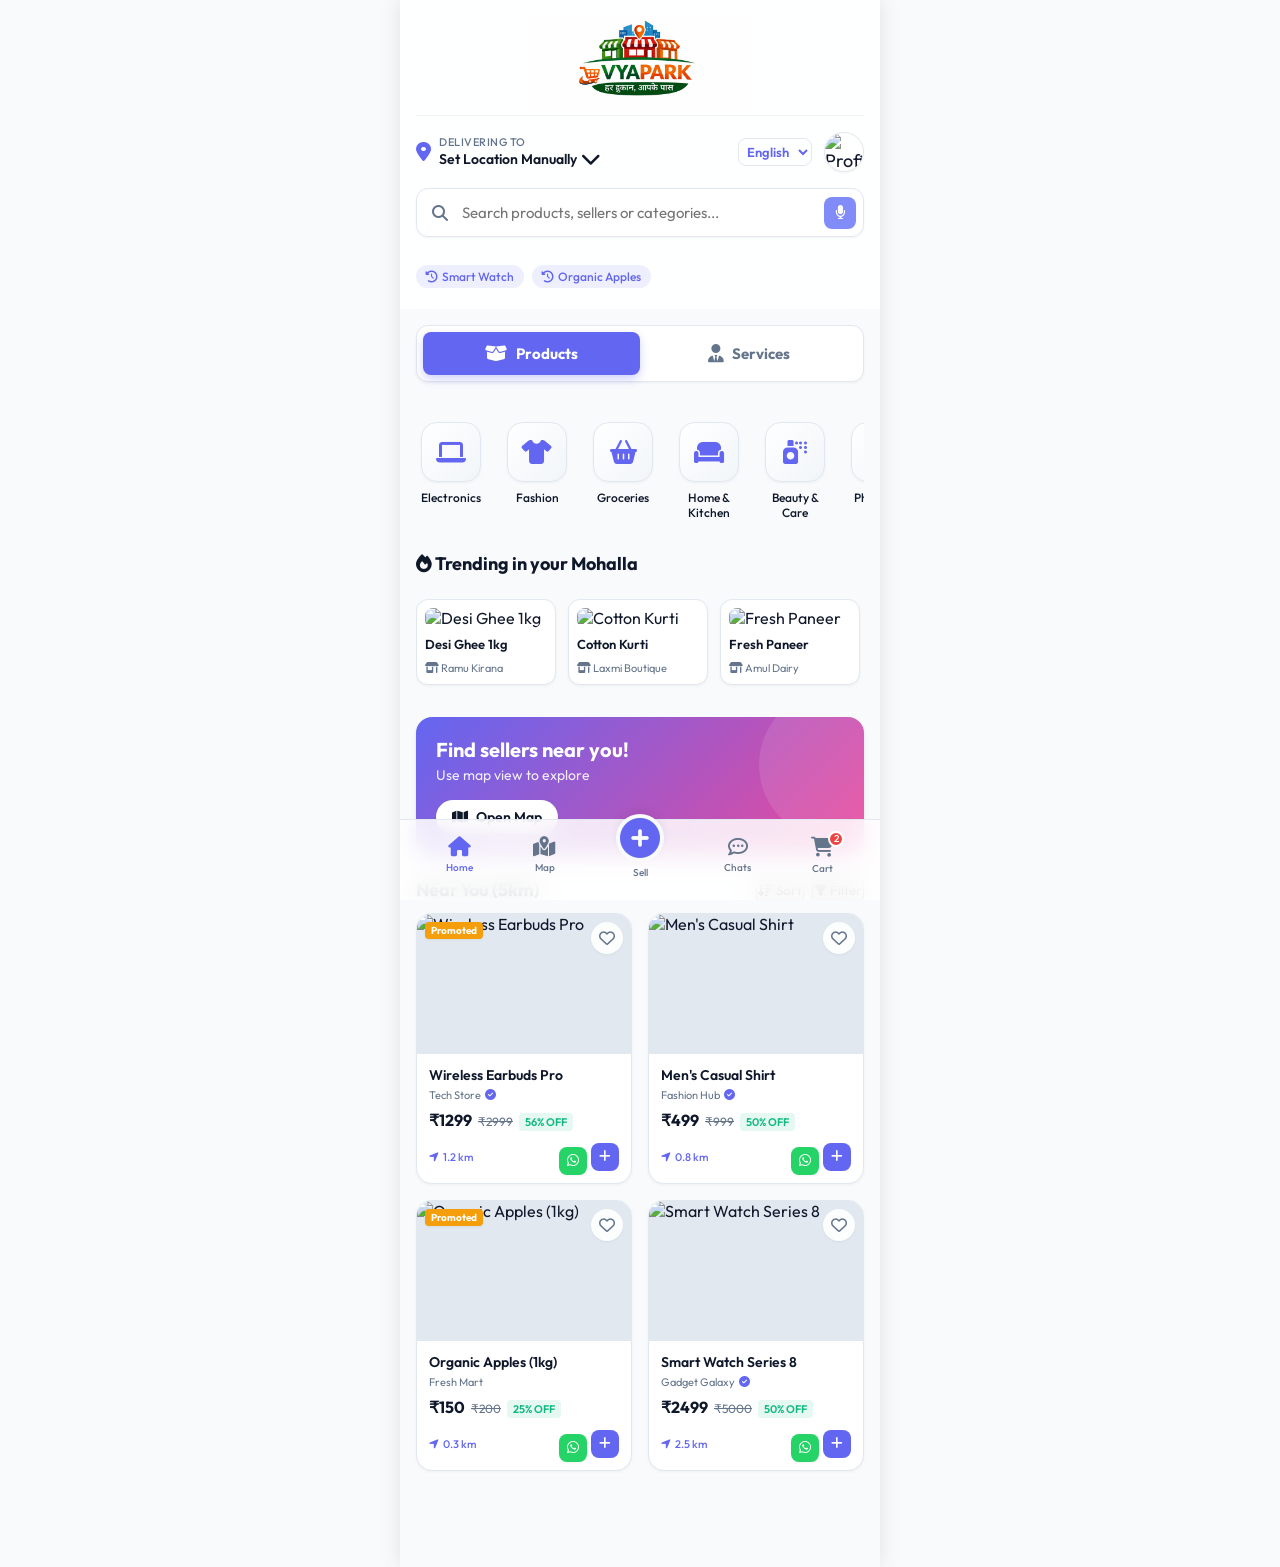
==== index.html @ d3a33c4e "Add files via upload" ====
<!DOCTYPE html>
<html lang="en">
<head>
    <meta charset="UTF-8">
    <meta name="viewport" content="width=device-width, initial-scale=1.0, maximum-scale=1.0, user-scalable=no">
    <title>Vyapark - Local Marketplace</title>
    <!-- PWA / Offline Mode -->
    <link rel="manifest" href="manifest.json">
    <link href="https://fonts.googleapis.com/css2?family=Outfit:wght@300;400;500;600;700&display=swap" rel="stylesheet">
    <link rel="stylesheet" href="https://cdnjs.cloudflare.com/ajax/libs/font-awesome/6.4.0/css/all.min.css">
    <link rel="stylesheet" href="css/style.css">
</head>
<body>
    <div id="app-container">
        <!-- Header -->
        <header class="app-header glassmorphism">
            <div class="header-brand" style="text-align:center; border-bottom: 1px solid rgba(0,0,0,0.05); overflow: hidden; height: 100px; display: flex; align-items: center; justify-content: center;">
                <img src="logo.png" alt="Vyapark" style="height: 150px; object-fit: contain;">
            </div>
            <div class="header-top mt-2">
                <div class="location-selector">
                    <i class="fa-solid fa-location-dot text-primary"></i>
                    <div class="location-text">
                        <span class="label" id="lang-delivering">Delivering to</span>
                        <span class="current-location">Connaught Place, Delhi <i class="fa-solid fa-chevron-down"></i></span>
                    </div>
                </div>
                <div class="header-actions">
                    <!-- Multi-language Switcher -->
                    <select id="lang-switcher" class="lang-select" onchange="changeLanguage(this.value)">
                        <option value="en">English</option>
                        <option value="hi">हिंदी</option>
                        <option value="gu">ગુજરાતી</option>
                    </select>
                    <button class="icon-btn profile-btn" onclick="window.location.href='profile.html'"><img src="https://ui-avatars.com/api/?name=User&background=random" alt="Profile"></button>
                </div>
            </div>
            
            <div class="search-bar" style="position:relative;">
                <i class="fa-solid fa-magnifying-glass search-icon"></i>
                <input type="text" id="lang-search-placeholder" placeholder="Search products, sellers or categories...">
                <button class="voice-search"><i class="fa-solid fa-microphone"></i></button>
                
                <!-- Search Results Dropdown -->
                <div id="search-dropdown" class="search-dropdown" style="display:none;">
                    <!-- Dynamic Search Results -->
                </div>
            </div>
            
            <!-- Saved Searches -->
            <div class="saved-searches mt-2">
                <span class="saved-tag"><i class="fa-solid fa-clock-rotate-left"></i> Smart Watch</span>
                <span class="saved-tag"><i class="fa-solid fa-clock-rotate-left"></i> Organic Apples</span>
            </div>
        </header>

        <!-- Main Content -->
        <main class="app-main">
            <!-- Main Categories Toggle -->
            <div class="main-type-toggle">
                <button class="type-btn active" id="btn-products" onclick="switchMainType('products')">
                    <i class="fa-solid fa-box-open"></i> <span data-lang="products">Products</span>
                </button>
                <button class="type-btn" id="btn-services" onclick="switchMainType('services')">
                    <i class="fa-solid fa-user-tie"></i> <span data-lang="services">Services</span>
                </button>
            </div>

            <!-- Sub Categories -->
            <section class="categories-section mt-3">
                <div class="categories-scroll" id="sub-categories-container">
                    <!-- Dynamic from JS -->
                </div>
            </section>
            
            <!-- Locality Feed (Mohalle ke trending products) -->
            <section class="locality-feed">
                <div class="section-header">
                    <h2 class="section-title"><i class="fa-solid fa-fire text-danger"></i> <span id="lang-trending">Trending in your Mohalla</span></h2>
                </div>
                <div class="trending-scroll" id="trending-container">
                    <!-- Dynamic from JS -->
                </div>
            </section>

            <!-- Map View Banner -->
            <div class="map-banner">
                <div class="map-banner-content">
                    <h3 id="lang-map-title">Find sellers near you!</h3>
                    <p id="lang-map-desc">Use map view to explore</p>
                    <button class="btn-primary-small" onclick="window.location.href='map.html'"><i class="fa-solid fa-map"></i> <span id="lang-map-btn">Open Map</span></button>
                </div>
                <div class="map-banner-bg"></div>
            </div>

            <!-- Near Me Products -->
            <section class="products-section">
                <div class="section-header" style="align-items:center;">
                    <h2 class="section-title" id="lang-near-you" style="margin:0;">Near You (5km)</h2>
                    <div style="display:flex; gap:8px;">
                        <button class="btn-outline-small" onclick="toggleFilterModal()"><i class="fa-solid fa-arrow-down-wide-short"></i> Sort</button>
                        <button class="btn-outline-small" onclick="toggleFilterModal()"><i class="fa-solid fa-filter"></i> Filter</button>
                    </div>
                </div>
                <div class="products-grid" id="products-container">
                    <!-- Dynamic from JS -->
                </div>
            </section>
        </main>

        <!-- Bottom Navigation -->
        <nav class="bottom-nav glassmorphism">
            <a href="#" class="nav-item active">
                <i class="fa-solid fa-house"></i>
                <span id="lang-nav-home">Home</span>
            </a>
            <a href="map.html" class="nav-item">
                <i class="fa-solid fa-map-location-dot"></i>
                <span id="lang-nav-map">Map</span>
            </a>
            <a href="seller.html" class="nav-item">
                <i class="fa-solid fa-circle-plus nav-add"></i>
                <span id="lang-nav-sell">Sell</span>
            </a>
            <a href="chats.html" class="nav-item">
                <i class="fa-regular fa-comment-dots"></i>
                <span id="lang-nav-chats">Chats</span>
            </a>
            <a href="cart.html" class="nav-item">
                <div style="position:relative;">
                    <i class="fa-solid fa-cart-shopping"></i>
                    <span class="nav-badge">2</span>
                </div>
                <span id="lang-nav-cart">Cart</span>
            </a>
        </nav>

        <!-- Filter & Sort Bottom Sheet -->
        <div id="filter-modal" class="bottom-sheet">
            <div class="bottom-sheet-content">
                <div class="sheet-header">
                    <h3>Sort & Filter</h3>
                    <button class="icon-btn-circle" onclick="toggleFilterModal()" style="width:32px; height:32px;"><i class="fa-solid fa-xmark"></i></button>
                </div>
                <div class="sheet-body">
                    <h4>Sort By</h4>
                    <div class="filter-options">
                        <label class="filter-radio"><input type="radio" name="sort" checked> Relevance</label>
                        <label class="filter-radio"><input type="radio" name="sort"> Price: Low to High</label>
                        <label class="filter-radio"><input type="radio" name="sort"> Price: High to Low</label>
                        <label class="filter-radio"><input type="radio" name="sort"> Rating: High to Low</label>
                        <label class="filter-radio"><input type="radio" name="sort"> Distance: Nearest First</label>
                    </div>

                    <h4 class="mt-3">Filter By</h4>
                    <div class="filter-options">
                        <label class="filter-radio"><input type="checkbox"> Verified Sellers Only</label>
                        <label class="filter-radio"><input type="checkbox"> Cash on Delivery</label>
                        <label class="filter-radio"><input type="checkbox"> Free Delivery</label>
                    </div>

                    <h4 class="mt-3">Max Price Range</h4>
                    <input type="range" min="0" max="10000" value="5000" class="w-100" style="accent-color:var(--primary);" oninput="document.getElementById('price-val').innerText='₹' + this.value">
                    <div style="text-align:right; font-size:12px; font-weight:bold; color:var(--primary);" id="price-val">₹5000</div>
                    
                    <button class="btn-primary w-100 mt-3" onclick="applyFilters()">Apply Filters</button>
                </div>
            </div>
        </div>
    </div>

    <script src="https://cdn.jsdelivr.net/npm/@supabase/supabase-js@2"></script>
    <script src="js/supabase-config.js"></script>
    <script src="js/app.js"></script>
    <script>
        // Register Service Worker for Offline Mode
        if ('serviceWorker' in navigator && window.location.protocol !== 'file:') {
            window.addEventListener('load', () => {
                navigator.serviceWorker.register('sw.js').then(reg => {
                    console.log('SW registered for Offline Mode', reg);
                });
            });
        }
    </script>
</body>
</html>
---- css/style.css ----
:root {
    --primary: #6366f1;
    --primary-light: #818cf8;
    --primary-dark: #4f46e5;
    --secondary: #ec4899;
    --bg-color: #f8fafc;
    --card-bg: #ffffff;
    --text-main: #0f172a;
    --text-muted: #64748b;
    --border-color: #e2e8f0;
    --success: #10b981;
    --warning: #f59e0b;
    --danger: #ef4444;
    --glass-bg: rgba(255, 255, 255, 0.85);
    --glass-border: rgba(255, 255, 255, 0.4);
    --shadow-sm: 0 1px 3px rgba(0,0,0,0.05);
    --shadow-md: 0 4px 6px -1px rgba(0,0,0,0.1), 0 2px 4px -1px rgba(0,0,0,0.06);
    --shadow-lg: 0 10px 15px -3px rgba(0,0,0,0.1), 0 4px 6px -2px rgba(0,0,0,0.05);
}

* {
    margin: 0;
    padding: 0;
    box-sizing: border-box;
    font-family: 'Outfit', sans-serif;
    -webkit-tap-highlight-color: transparent;
}

body {
    background-color: var(--bg-color);
    color: var(--text-main);
}

.text-primary { color: var(--primary); }

#app-container {
    max-width: 480px;
    margin: 0 auto;
    background: var(--bg-color);
    min-height: 100vh;
    position: relative;
    padding-bottom: 80px;
    box-shadow: 0 0 20px rgba(0,0,0,0.1);
}

/* Glassmorphism Utilities */
.glassmorphism {
    background: var(--glass-bg);
    backdrop-filter: blur(12px);
    -webkit-backdrop-filter: blur(12px);
    border-bottom: 1px solid var(--glass-border);
}

/* Header */
.app-header {
    position: sticky;
    top: 0;
    z-index: 100;
    padding: 16px;
    display: flex;
    flex-direction: column;
    gap: 16px;
}

.header-top {
    display: flex;
    justify-content: space-between;
    align-items: center;
}

.location-selector {
    display: flex;
    align-items: center;
    gap: 8px;
    cursor: pointer;
}

.location-selector i {
    font-size: 20px;
}

.location-text {
    display: flex;
    flex-direction: column;
}

.location-text .label {
    font-size: 11px;
    color: var(--text-muted);
    font-weight: 500;
    text-transform: uppercase;
    letter-spacing: 0.5px;
}

.location-text .current-location {
    font-size: 14px;
    font-weight: 600;
    display: flex;
    align-items: center;
    gap: 4px;
}

.header-actions {
    display: flex;
    gap: 12px;
    align-items: center;
}

.icon-btn {
    background: var(--card-bg);
    border: 1px solid var(--border-color);
    width: 40px;
    height: 40px;
    border-radius: 50%;
    display: flex;
    align-items: center;
    justify-content: center;
    cursor: pointer;
    font-size: 18px;
    color: var(--text-main);
    box-shadow: var(--shadow-sm);
    transition: all 0.2s ease;
}

.icon-btn:active {
    transform: scale(0.95);
}

.profile-btn {
    padding: 0;
    overflow: hidden;
}

.profile-btn img {
    width: 100%;
    height: 100%;
    object-fit: cover;
}

.search-bar {
    position: relative;
    display: flex;
    align-items: center;
}

.search-bar input {
    width: 100%;
    padding: 14px 45px;
    border-radius: 12px;
    border: 1px solid var(--border-color);
    background: var(--card-bg);
    font-size: 15px;
    box-shadow: var(--shadow-sm);
    outline: none;
    transition: border-color 0.3s, box-shadow 0.3s;
}

.search-bar input:focus {
    border-color: var(--primary);
    box-shadow: 0 0 0 3px rgba(99, 102, 241, 0.2);
}

.search-icon {
    position: absolute;
    left: 16px;
    color: var(--text-muted);
    font-size: 16px;
}

.voice-search {
    position: absolute;
    right: 8px;
    background: var(--primary-light);
    color: white;
    border: none;
    width: 32px;
    height: 32px;
    border-radius: 8px;
    display: flex;
    align-items: center;
    justify-content: center;
    cursor: pointer;
    transition: transform 0.2s;
}

.voice-search:active {
    transform: scale(0.9);
}

/* Main Content */
.app-main {
    padding: 16px;
    display: flex;
    flex-direction: column;
    gap: 24px;
}

.section-title {
    font-size: 18px;
    font-weight: 700;
    margin-bottom: 12px;
}

.section-header {
    display: flex;
    justify-content: space-between;
    align-items: center;
    margin-bottom: 12px;
}

.view-all {
    font-size: 14px;
    color: var(--primary);
    text-decoration: none;
    font-weight: 500;
}

/* Categories */
.categories-scroll {
    display: flex;
    overflow-x: auto;
    gap: 16px;
    padding-bottom: 8px;
    scrollbar-width: none;
}

.categories-scroll::-webkit-scrollbar {
    display: none;
}

.category-item {
    display: flex;
    flex-direction: column;
    align-items: center;
    gap: 8px;
    min-width: 70px;
    cursor: pointer;
}

.category-icon {
    width: 60px;
    height: 60px;
    border-radius: 16px;
    background: linear-gradient(135deg, var(--card-bg), #f1f5f9);
    display: flex;
    align-items: center;
    justify-content: center;
    font-size: 24px;
    color: var(--primary);
    box-shadow: var(--shadow-sm);
    border: 1px solid var(--border-color);
    transition: transform 0.2s, box-shadow 0.2s;
}

.category-item:active .category-icon {
    transform: translateY(2px);
}

.category-item span {
    font-size: 12px;
    font-weight: 500;
    text-align: center;
}

/* Map Banner */
.map-banner {
    background: linear-gradient(135deg, var(--primary), var(--secondary));
    border-radius: 16px;
    padding: 20px;
    position: relative;
    overflow: hidden;
    color: white;
    box-shadow: var(--shadow-md);
}

.map-banner-content {
    position: relative;
    z-index: 2;
}

.map-banner-content h3 {
    font-size: 20px;
    margin-bottom: 4px;
}

.map-banner-content p {
    font-size: 14px;
    opacity: 0.9;
    margin-bottom: 16px;
}

.btn-primary-small {
    background: white;
    color: var(--text-main);
    border: none;
    padding: 8px 16px;
    border-radius: 20px;
    font-weight: 600;
    font-size: 14px;
    cursor: pointer;
    display: inline-flex;
    align-items: center;
    gap: 8px;
    box-shadow: var(--shadow-sm);
    transition: transform 0.2s;
}

.btn-primary-small:active {
    transform: scale(0.95);
}

.map-banner-bg {
    position: absolute;
    top: -20%;
    right: -10%;
    width: 150px;
    height: 150px;
    background: rgba(255,255,255,0.1);
    border-radius: 50%;
    z-index: 1;
}

/* Products Grid */
.products-grid {
    display: grid;
    grid-template-columns: repeat(2, 1fr);
    gap: 16px;
}

.product-card {
    background: var(--card-bg);
    border-radius: 16px;
    overflow: hidden;
    box-shadow: var(--shadow-sm);
    border: 1px solid var(--border-color);
    position: relative;
    display: flex;
    flex-direction: column;
    transition: transform 0.2s, box-shadow 0.2s;
    cursor: pointer;
}

.product-card:active {
    transform: scale(0.98);
}

.product-img {
    width: 100%;
    height: 140px;
    object-fit: cover;
    background: #e2e8f0;
}

.fav-btn {
    position: absolute;
    top: 8px;
    right: 8px;
    background: rgba(255,255,255,0.9);
    width: 32px;
    height: 32px;
    border-radius: 50%;
    display: flex;
    align-items: center;
    justify-content: center;
    border: none;
    color: var(--text-muted);
    font-size: 16px;
    cursor: pointer;
    box-shadow: var(--shadow-sm);
}

.fav-btn.active {
    color: var(--danger);
}

.product-info {
    padding: 12px;
    display: flex;
    flex-direction: column;
    gap: 4px;
}

.product-title {
    font-size: 14px;
    font-weight: 600;
    white-space: nowrap;
    overflow: hidden;
    text-overflow: ellipsis;
}

.product-seller {
    font-size: 11px;
    color: var(--text-muted);
    display: flex;
    align-items: center;
    gap: 4px;
}

.product-price-row {
    display: flex;
    align-items: baseline;
    gap: 6px;
    margin-top: 4px;
}

.price {
    font-size: 16px;
    font-weight: 700;
    color: var(--text-main);
}

.mrp {
    font-size: 12px;
    color: var(--text-muted);
    text-decoration: line-through;
}

.discount {
    font-size: 11px;
    color: var(--success);
    font-weight: 600;
    background: rgba(16, 185, 129, 0.1);
    padding: 2px 6px;
    border-radius: 4px;
}

.product-footer {
    margin-top: 8px;
    display: flex;
    justify-content: space-between;
    align-items: center;
}

.distance {
    font-size: 11px;
    font-weight: 500;
    color: var(--primary);
    display: flex;
    align-items: center;
    gap: 4px;
}

.add-btn {
    background: var(--primary);
    color: white;
    border: none;
    width: 28px;
    height: 28px;
    border-radius: 8px;
    display: flex;
    align-items: center;
    justify-content: center;
    cursor: pointer;
}

/* Bottom Nav */
.bottom-nav {
    position: fixed;
    bottom: 0;
    left: 50%;
    transform: translateX(-50%);
    width: 100%;
    max-width: 480px;
    display: flex;
    justify-content: space-around;
    align-items: center;
    padding: 12px 16px 20px;
    border-top: 1px solid var(--border-color);
    z-index: 100;
}

.nav-item {
    display: flex;
    flex-direction: column;
    align-items: center;
    gap: 4px;
    color: var(--text-muted);
    text-decoration: none;
    transition: color 0.3s;
}

.nav-item i {
    font-size: 20px;
}

.nav-item span {
    font-size: 10px;
    font-weight: 500;
}

.nav-item.active {
    color: var(--primary);
}

.nav-add {
    font-size: 40px !important;
    color: var(--primary);
    margin-top: -18px;
    background: var(--bg-color);
    border-radius: 50%;
    padding: 4px;
    box-shadow: 0 -4px 10px rgba(0,0,0,0.05);
}

/* Advanced Features Styles */
.lang-select {
    background: transparent;
    border: 1px solid var(--border-color);
    border-radius: 8px;
    padding: 4px;
    font-size: 13px;
    font-weight: 600;
    outline: none;
    cursor: pointer;
    color: var(--primary);
}

.saved-searches {
    display: flex;
    gap: 8px;
    overflow-x: auto;
    padding-bottom: 4px;
    margin-top: 12px;
}
.saved-searches::-webkit-scrollbar { display: none; }

.saved-tag {
    background: rgba(99, 102, 241, 0.1);
    color: var(--primary);
    padding: 4px 10px;
    border-radius: 12px;
    font-size: 12px;
    font-weight: 500;
    white-space: nowrap;
    display: flex;
    align-items: center;
    gap: 4px;
    cursor: pointer;
}

.trending-scroll {
    display: flex;
    gap: 12px;
    overflow-x: auto;
    padding-bottom: 8px;
}
.trending-scroll::-webkit-scrollbar { display: none; }

.trending-card {
    min-width: 140px;
    background: var(--card-bg);
    border: 1px solid var(--border-color);
    border-radius: 12px;
    padding: 8px;
    box-shadow: var(--shadow-sm);
    cursor: pointer;
}

.trending-card img {
    width: 100%;
    height: 80px;
    object-fit: cover;
    border-radius: 8px;
    margin-bottom: 8px;
}

.trending-card h4 {
    font-size: 13px;
    font-weight: 600;
    margin-bottom: 4px;
    white-space: nowrap;
    overflow: hidden;
    text-overflow: ellipsis;
}

.trending-card span {
    font-size: 11px;
    color: var(--text-muted);
}

.promoted-badge {
    position: absolute;
    top: 8px;
    left: 8px;
    background: var(--warning);
    color: white;
    font-size: 10px;
    font-weight: 700;
    padding: 2px 6px;
    border-radius: 4px;
    z-index: 2;
    box-shadow: var(--shadow-sm);
}

.wa-btn {
    position: absolute;
    bottom: 8px;
    right: 44px;
    background: #25D366;
    color: white;
    border: none;
    width: 28px;
    height: 28px;
    border-radius: 8px;
    display: flex;
    align-items: center;
    justify-content: center;
    cursor: pointer;
    box-shadow: var(--shadow-sm);
}

/* Main Type Toggle Styles */
.main-type-toggle {
    display: flex;
    background: var(--card-bg);
    border: 1px solid var(--border-color);
    border-radius: 12px;
    padding: 6px;
    box-shadow: var(--shadow-sm);
    margin-bottom: 16px;
}

.type-btn {
    flex: 1;
    display: flex;
    align-items: center;
    justify-content: center;
    gap: 8px;
    padding: 12px;
    background: transparent;
    border: none;
    border-radius: 8px;
    font-size: 15px;
    font-weight: 700;
    color: var(--text-muted);
    cursor: pointer;
    transition: all 0.3s;
}

.type-btn.active {
    background: var(--primary);
    color: white;
    box-shadow: 0 4px 10px rgba(99, 102, 241, 0.3);
}

.type-btn i {
    font-size: 18px;
}

/* Nav Badge Notification */
.nav-badge {
    position: absolute;
    top: -6px; right: -10px;
    background: var(--danger);
    color: white;
    font-size: 10px; font-weight: 700;
    width: 16px; height: 16px;
    border-radius: 50%;
    display: flex; align-items: center; justify-content: center;
    border: 2px solid white;
}

/* Bottom Sheet Modal */
.bottom-sheet {
    position: fixed;
    top: 0; left: 0; right: 0; bottom: 0;
    background: rgba(0,0,0,0.5);
    z-index: 1000;
    display: none;
    align-items: flex-end;
}
.bottom-sheet.active { display: flex; }

.bottom-sheet-content {
    background: white;
    width: 100%;
    max-width: 480px;
    margin: 0 auto;
    border-radius: 24px 24px 0 0;
    padding: 24px;
    animation: slideUp 0.3s ease-out;
}

@keyframes slideUp {
    from { transform: translateY(100%); }
    to { transform: translateY(0); }
}

.sheet-header {
    display: flex; justify-content: space-between; align-items: center;
    margin-bottom: 16px;
}
.sheet-header h3 { margin: 0; font-size: 18px; }

.sheet-body h4 { margin: 0 0 12px 0; font-size: 14px; color: var(--text-muted); font-weight:600; }

.filter-options {
    display: flex; flex-direction: column; gap: 12px;
}
.filter-radio {
    font-size: 14px; display: flex; align-items: center; gap: 8px;
    color: var(--text-main); font-weight: 500; cursor:pointer;
}
.filter-radio input {
    accent-color: var(--primary);
    width: 18px; height: 18px;
}

/* Search Dropdown */
.search-dropdown {
    position: absolute;
    top: 110%;
    left: 0;
    right: 0;
    background: white;
    border-radius: 12px;
    box-shadow: 0 10px 25px rgba(0,0,0,0.15);
    z-index: 1000;
    max-height: 300px;
    overflow-y: auto;
    display: none;
    flex-direction: column;
}

.search-dropdown-item {
    display: flex;
    align-items: center;
    padding: 12px;
    border-bottom: 1px solid var(--border-color);
    cursor: pointer;
    transition: background 0.2s;
}

.search-dropdown-item:last-child {
    border-bottom: none;
}

.search-dropdown-item:hover {
    background: var(--bg-color);
}

.search-dropdown-item img {
    width: 40px; height: 40px;
    border-radius: 6px;
    object-fit: cover;
    margin-right: 12px;
}

.search-dropdown-item .sdi-info {
    flex: 1;
}

.search-dropdown-item .sdi-title {
    font-size: 14px; font-weight: 600; color: var(--text-main);
    margin-bottom: 2px;
}

.search-dropdown-item .sdi-meta {
    font-size: 12px; color: var(--text-muted);
}
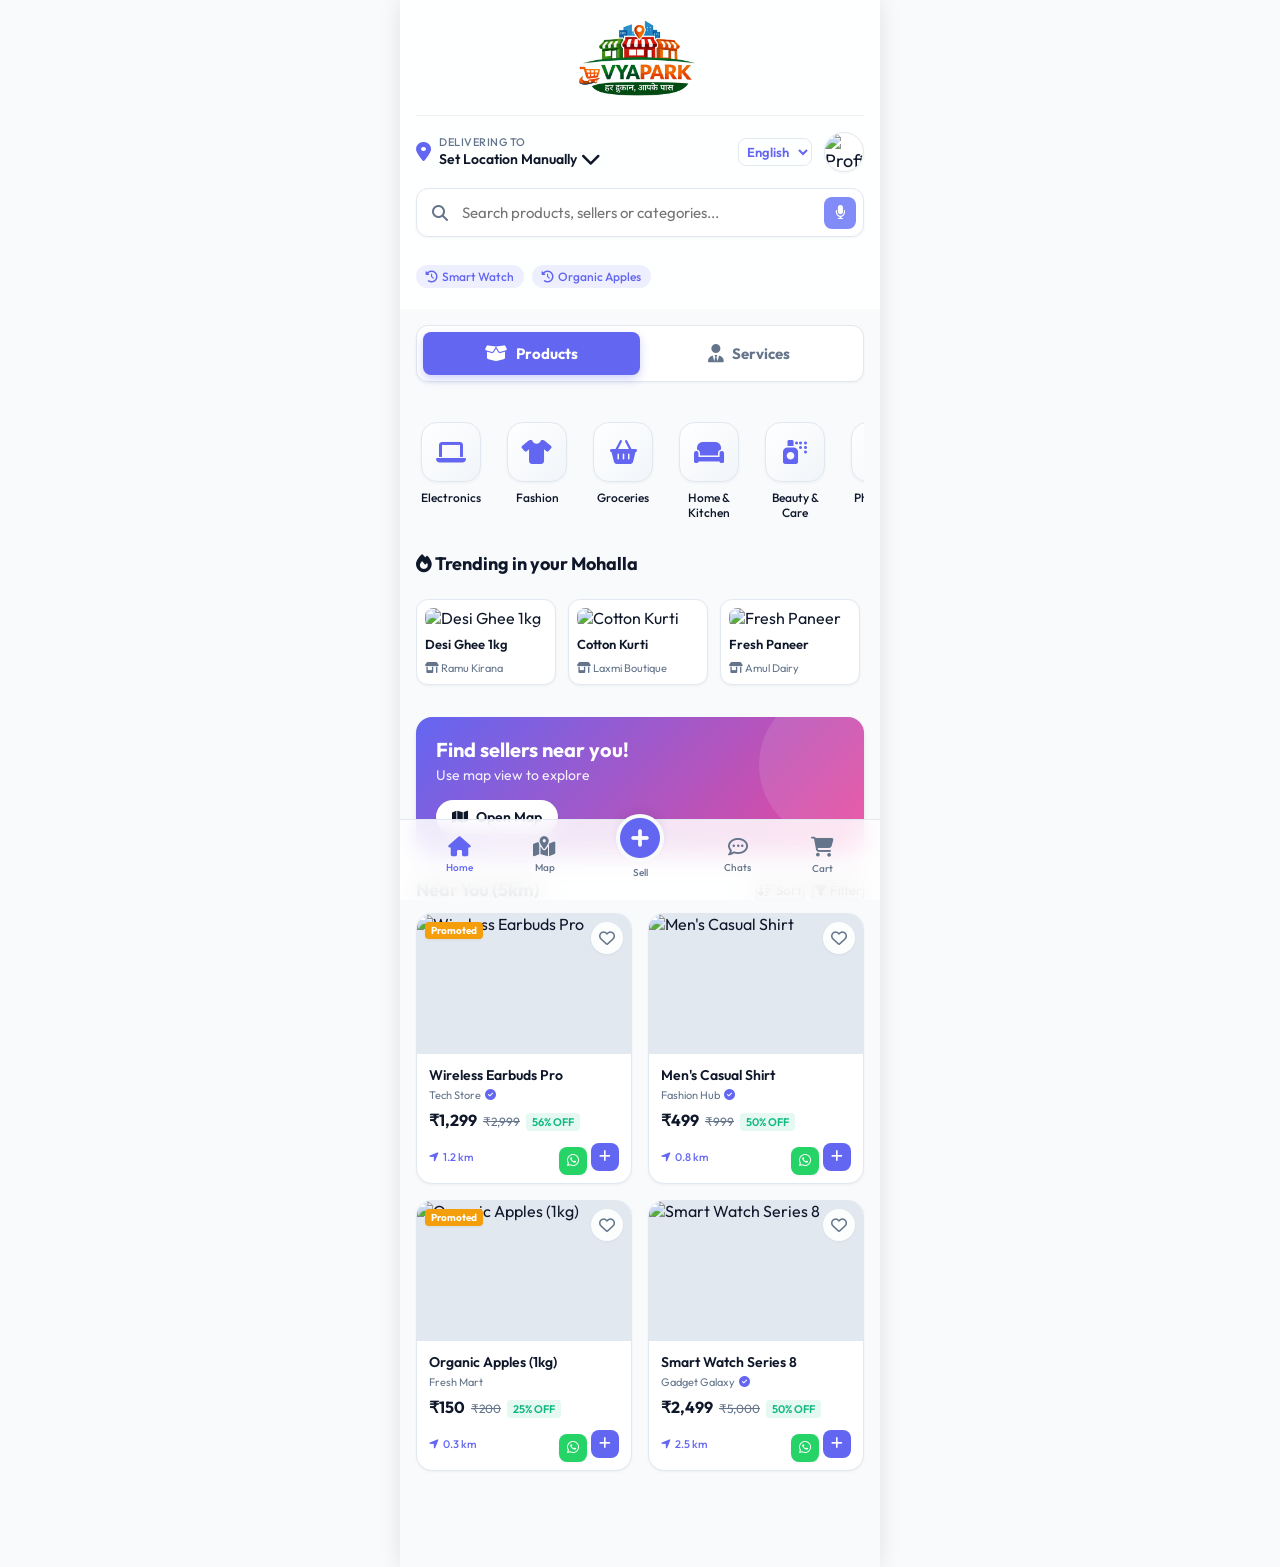
==== commit fa2b8e01: "Add files via upload" ====
--- a/index.html
+++ b/index.html
@@ -32,7 +32,7 @@
                         <option value="hi">हिंदी</option>
                         <option value="gu">ગુજરાતી</option>
                     </select>
-                    <button class="icon-btn profile-btn" onclick="window.location.href='profile.html'"><img src="https://ui-avatars.com/api/?name=User&background=random" alt="Profile"></button>
+                    <button class="icon-btn profile-btn" id="profile-nav-btn" onclick="window.location.href='profile.html'"><img id="profile-nav-img" src="https://ui-avatars.com/api/?name=User&background=random" alt="Profile"></button>
                 </div>
             </div>
             
@@ -129,7 +129,7 @@
             <a href="cart.html" class="nav-item">
                 <div style="position:relative;">
                     <i class="fa-solid fa-cart-shopping"></i>
-                    <span class="nav-badge">2</span>
+                    <span class="nav-badge" id="cart-count-badge" style="display:none;">0</span>
                 </div>
                 <span id="lang-nav-cart">Cart</span>
             </a>
@@ -173,6 +173,36 @@
     <script src="js/supabase-config.js"></script>
     <script src="js/app.js"></script>
     <script>
+        // Auth state check & profile avatar update
+        document.addEventListener('DOMContentLoaded', async () => {
+            try {
+                let userId = localStorage.getItem('vyapark_user_id');
+                const { data: { session } } = await supabase.auth.getSession();
+                if (session) userId = session.user.id;
+                
+                if (userId) {
+                    let profile = null;
+                    const { data } = await supabase
+                        .from('profiles')
+                        .select('full_name, role')
+                        .eq('id', userId)
+                        .maybeSingle();
+                    if (data) profile = data;
+                    else {
+                        try {
+                            const local = JSON.parse(localStorage.getItem('vyapark_local_profile'));
+                            if (local && local.id === userId) profile = local;
+                        } catch(e) {}
+                    }
+                        
+                    if (profile && profile.full_name) {
+                        const img = document.querySelector('.profile-btn img');
+                        if (img) img.src = `https://ui-avatars.com/api/?name=${encodeURIComponent(profile.full_name)}&background=6366f1&color=fff`;
+                    }
+                }
+            } catch(e) { /* silently fail */ }
+        });
+
         // Register Service Worker for Offline Mode
         if ('serviceWorker' in navigator && window.location.protocol !== 'file:') {
             window.addEventListener('load', () => {
